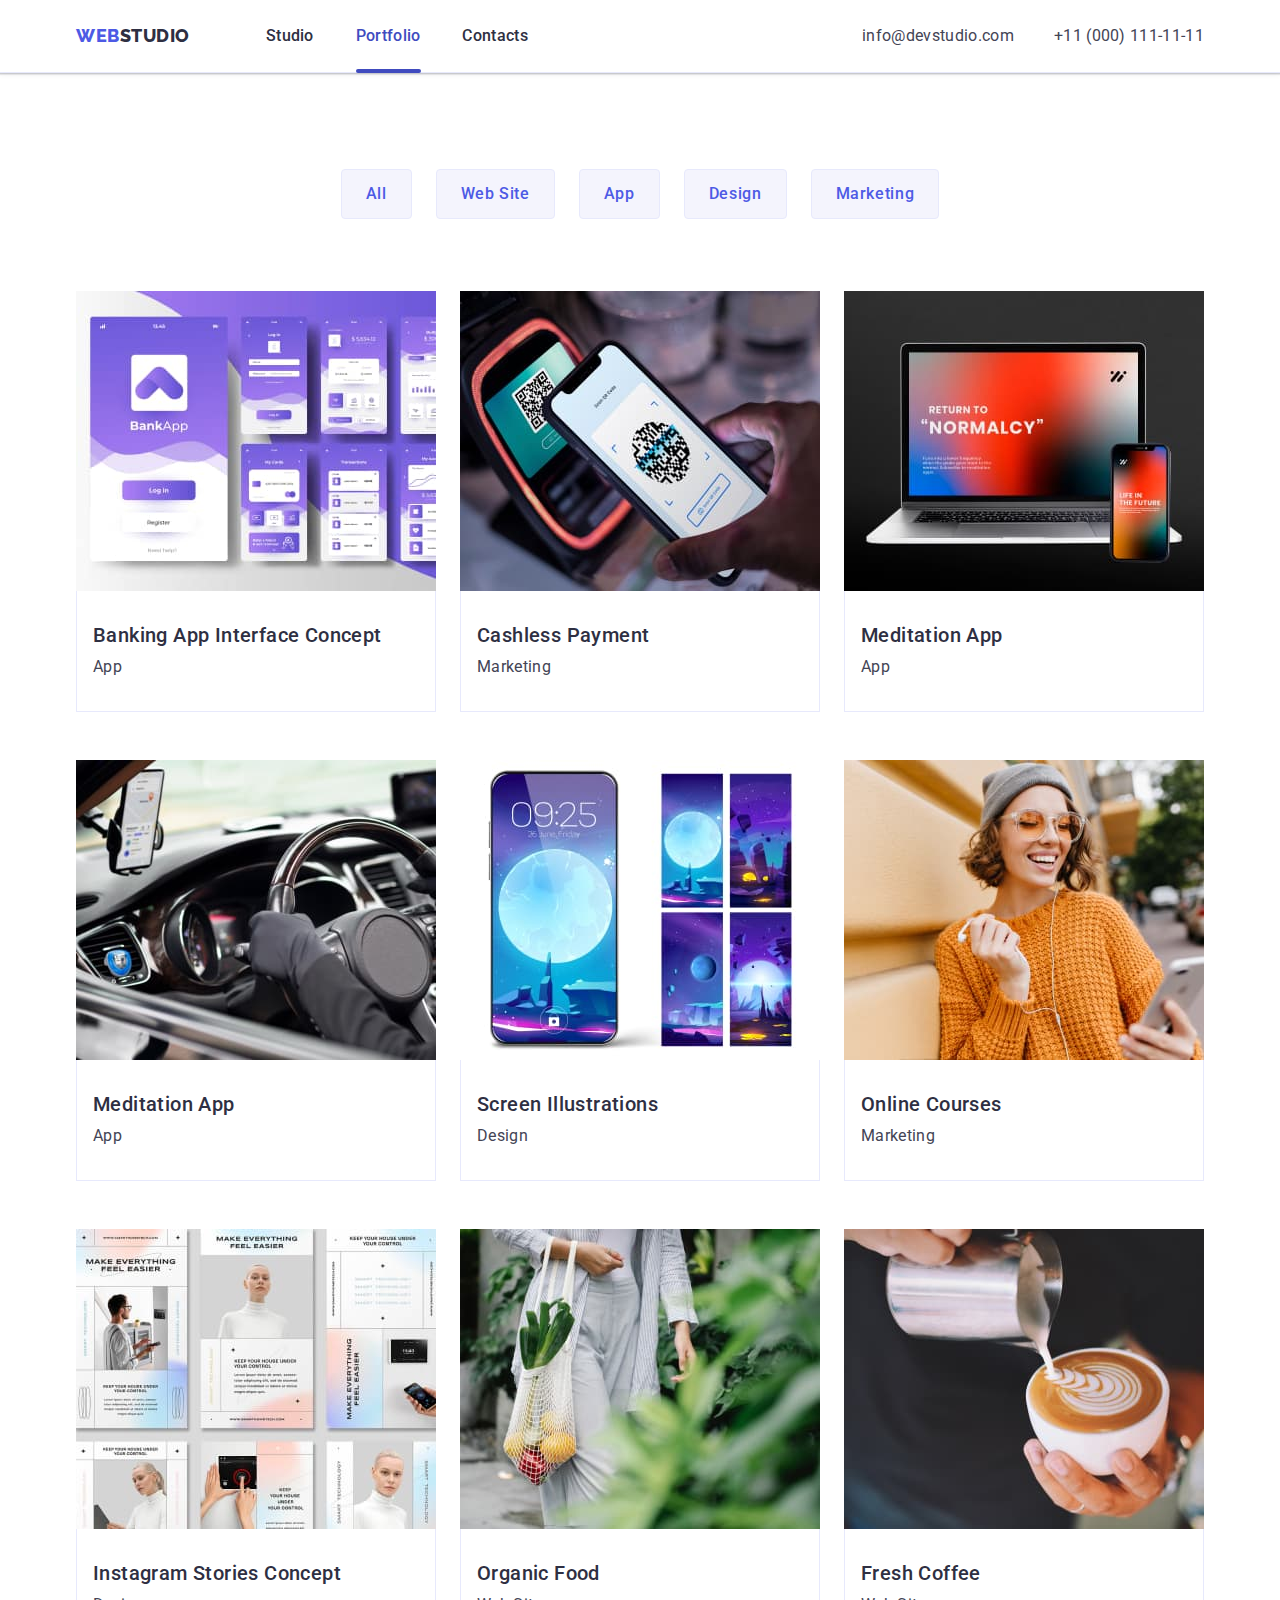
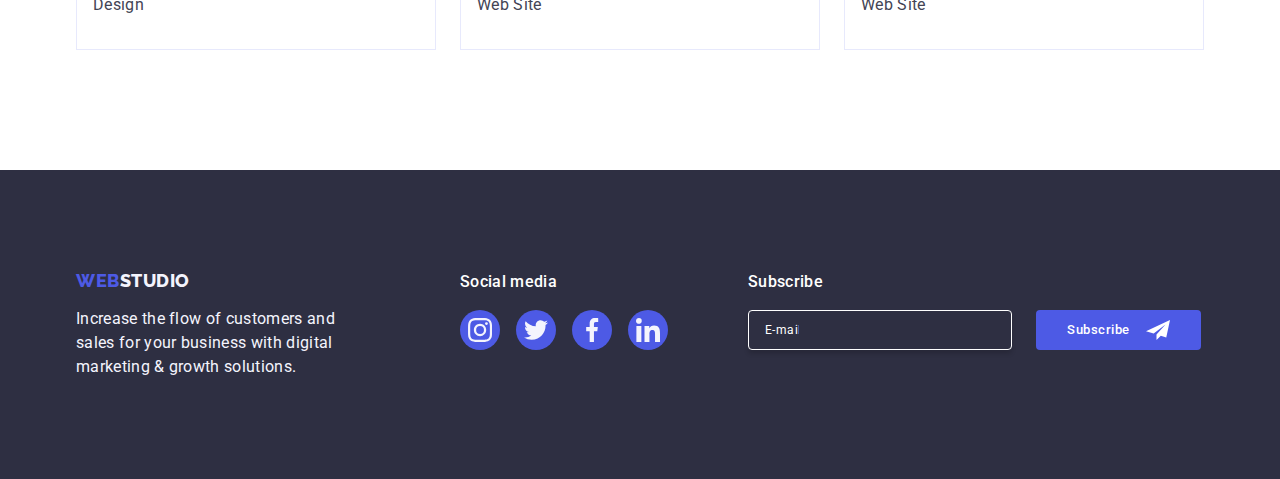
==== portfolio.html @ 0112ebdf "Initial commit" ====
<!DOCTYPE html>
<html lang="en">
  <head>
    <meta charset="UTF-8" />
    <meta name="viewport" content="width=device-width, initial-scale=1.0" />
    <title>Document</title>
    <link rel="shortcut icon" href="./images/Web.svg" type="image/x-icon" />
    <link rel="preconnect" href="https://fonts.googleapis.com" />
    <link rel="preconnect" href="https://fonts.gstatic.com" crossorigin />
    <link
      href="https://fonts.googleapis.com/css2?family=Raleway:wght@800&family=Roboto:wght@400;500;700&display=swap"
      rel="stylesheet"
    />
    <link
      rel="stylesheet"
      href="https://cdnjs.cloudflare.com/ajax/libs/modern-normalize/2.0.0/modern-normalize.min.css"
      integrity="sha512-4xo8blKMVCiXpTaLzQSLSw3KFOVPWhm/TRtuPVc4WG6kUgjH6J03IBuG7JZPkcWMxJ5huwaBpOpnwYElP/m6wg=="
      crossorigin="anonymous"
      referrerpolicy="no-referrer"
    />
    <link
      rel="stylesheet"
      href="node_modules/modern-normalize/modern-normalize.css"
    />
    <link rel="stylesheet" href="./css/styles.css" />
  </head>

  <body>
    <header class="header">
      <div class="container nav-container">
        <nav class="nav">
          <a class="nav-logo link" href="./index.html"
            >Web<span class="span">Studio</span></a
          >
          <ul class="list nav-list">
            <li class="nav-item">
              <a class="nav-link link" href="./index.html">Studio</a>
            </li>
            <li class="nav-item">
              <a class="nav-link current color-active link" href="./portfolio.html"
                >Portfolio</a
              >
            </li>
            <li class="nav-item">
              <a class="nav-link link" href="">Contacts</a>
            </li>
          </ul>
        </nav>

        <address class="address">
          <ul class="address-list list">
            <li class="address-item">
              <a class="address-link link" href="mailto:info@devstudio.com"
                >info@devstudio.com</a
              >
            </li>
            <li class="address-item">
              <a class="address-link link" href="tel:+110001111111"
                >+11 (000) 111-11-11</a
              >
            </li>
          </ul>
        </address>
      </div>
    </header>

    <main>
      <section class="portfolio">
        <div class="container">
          <h1 class="portfolio-title visually-hidden">Portfolio</h1>
          <ul class="list portfolio-buttons">
            <li class="portfolio-button">
              <button class="button" type="button">All</button>
            </li>
            <li class="portfolio-button">
              <button class="button" type="button">Web Site</button>
            </li>
            <li class="portfolio-button">
              <button class="button" type="button">App</button>
            </li>
            <li class="portfolio-button">
              <button class="button" type="button">Design</button>
            </li>
            <li class="portfolio-button">
              <button class="button" type="button">Marketing</button>
            </li>
          </ul>

          <ul class="portfolio-cards list">
            <li class="portfolio-card">
              <a class="portfolio-link link" href="">
                <div class="card-wrapper">
                  <img
                    class="portfolio-img"
                    src="./images/Banking.jpg"
                    alt="Banking application's screens"
                    width="360"
                  />
                  <p class="overlay">
                    14 Stylish and User-Friendly App Design Concepts · Task
                    Manager App · Calorie Tracker App · Exotic Fruit Ecommerce
                    App · Cloud Storage App
                  </p>
                </div>
                <div class="card-description">
                  <h2 class="portfolio-cardname">
                    Banking App Interface Concept
                  </h2>
                  <p class="portfolio-cardtype">App</p>
                </div>
              </a>
            </li>

            <li class="portfolio-card">
              <a class="portfolio-link link" href="">
                <div class="card-wrapper">
                  <img
                    class="portfolio-img"
                    src="./images/Cashless.jpg"
                    alt="phone scans QR-code"
                    width="360"
                  />
                  <p class="overlay">
                    14 Stylish and User-Friendly App Design Concepts · Task
                    Manager App · Calorie Tracker App · Exotic Fruit Ecommerce
                    App · Cloud Storage App
                  </p>
                </div>
                <div class="card-description">
                  <h2 class="portfolio-cardname">Cashless Payment</h2>
                  <p class="portfolio-cardtype">Marketing</p>
                </div>
              </a>
            </li>

            <li class="portfolio-card">
              <a class="portfolio-link link" href="">
                <div class="card-wrapper">
                  <img
                    class="portfolio-img"
                    src="./images/Meditation.jpg"
                    alt="Laptop"
                    width="360"
                  />
                  <p class="overlay">
                    14 Stylish and User-Friendly App Design Concepts · Task
                    Manager App · Calorie Tracker App · Exotic Fruit Ecommerce
                    App · Cloud Storage App
                  </p>
                </div>
                <div class="card-description">
                  <h2 class="portfolio-cardname">Meditation App</h2>
                  <p class="portfolio-cardtype">App</p>
                </div>
              </a>
            </li>

            <li class="portfolio-card">
              <a class="portfolio-link link" href="">
                <div class="card-wrapper">
                  <img
                    class="portfolio-img"
                    src="./images/Taxi.jpg"
                    alt="Car"
                    width="360"
                  />
                  <p class="overlay">
                    14 Stylish and User-Friendly App Design Concepts · Task
                    Manager App · Calorie Tracker App · Exotic Fruit Ecommerce
                    App · Cloud Storage App
                  </p>
                </div>
                <div class="card-description">
                  <h2 class="portfolio-cardname">Meditation App</h2>
                  <p class="portfolio-cardtype">App</p>
                </div>
              </a>
            </li>

            <li class="portfolio-card">
              <a class="portfolio-link link" href="">
                <div class="card-wrapper">
                  <img
                    class="portfolio-img"
                    src="./images/Screen.jpg"
                    alt="Phone's screens"
                    width="360"
                  />
                  <p class="overlay">
                    14 Stylish and User-Friendly App Design Concepts · Task
                    Manager App · Calorie Tracker App · Exotic Fruit Ecommerce
                    App · Cloud Storage App
                  </p>
                </div>
                <div class="card-description">
                  <h2 class="portfolio-cardname">Screen Illustrations</h2>
                  <p class="portfolio-cardtype">Design</p>
                </div>
              </a>
            </li>

            <li class="portfolio-card">
              <a class="portfolio-link link" href="">
                <div class="card-wrapper">
                  <img
                  class="portfolio-img"
                  src="./images/Courses.jpg"
                  alt="Girl are looking at the phone"
                  width="360"
                />
                <p class="overlay">
                  14 Stylish and User-Friendly App Design Concepts · Task
                  Manager App · Calorie Tracker App · Exotic Fruit Ecommerce
                  App · Cloud Storage App
                </p>
                </div>
                
                <div class="card-description">
                  <h2 class="portfolio-cardname">Online Courses</h2>
                  <p class="portfolio-cardtype">Marketing</p>
                </div>
              </a>
            </li>

            <li class="portfolio-card">
              <a class="portfolio-link link" href="">
                <div class="card-wrapper">
                  <img
                    class="portfolio-img"
                    src="./images/Insragram.jpg"
                    alt="screens show stories"
                    width="360"
                  />
                  <p class="overlay">
                    14 Stylish and User-Friendly App Design Concepts · Task
                    Manager App · Calorie Tracker App · Exotic Fruit Ecommerce
                    App · Cloud Storage App
                  </p>
                </div>
                <div class="card-description">
                  <h2 class="portfolio-cardname">Instagram Stories Concept</h2>
                  <p class="portfolio-cardtype">Design</p>
                </div>
              </a>
            </li>

            <li class="portfolio-card">
              <a class="portfolio-link link" href="">
                <div class="card-wrapper">
                  <img
                    class="portfolio-img"
                    src="./images/Organic.jpg"
                    alt="Bag with vegetables"
                    width="360"
                  />
                  <p class="overlay">
                    14 Stylish and User-Friendly App Design Concepts · Task
                    Manager App · Calorie Tracker App · Exotic Fruit Ecommerce
                    App · Cloud Storage App
                  </p>
                </div>
                <div class="card-description">
                  <h2 class="portfolio-cardname">Organic Food</h2>
                  <p class="portfolio-cardtype">Web Site</p>
                </div>
              </a>
            </li>

            <li class="portfolio-card">
              <a class="portfolio-link link" href="">
                <div class="card-wrapper">
                  <img
                    class="portfolio-img"
                    src="./images/Coffee.jpg"
                    alt="A cup of coffee"
                    width="360"
                  />
                  <p class="overlay">
                    14 Stylish and User-Friendly App Design Concepts · Task
                    Manager App · Calorie Tracker App · Exotic Fruit Ecommerce
                    App · Cloud Storage App
                  </p>
                </div>
                <div class="card-description">
                  <h2 class="portfolio-cardname">Fresh Coffee</h2>
                  <p class="portfolio-cardtype">Web Site</p>
                </div>
              </a>
            </li>
          </ul>
        </div>
      </section>
    </main>

    <footer class="footer">
      <div class="container">
        <div class="footer-wrapper">
          <a class="nav-logo footerlogo link" href="./index.html"
            >Web<span class="span">Studio</span></a
          >
          <p class="footer-description">
            Increase the flow of customers and sales for your business with
            digital marketing & growth solutions.
          </p>
        </div>
        <div class="footer-socials-wrap">
          <p class="socials-describe">Social media</p>
          <ul class="footer-socials">
            <li class="footer-icon">
              <a href="" class="footer-link">
                <svg class="footer-svg" width="24" height="24">
                  <use href="./images/icons.svg#icon-instagram"></use>
                </svg>
              </a>
            </li>
            <li class="footer-icon">
              <a href="" class="footer-link">
                <svg class="footer-svg" width="24" height="24">
                  <use href="./images/icons.svg#icon-twitter"></use>
                </svg>
              </a>
            </li>
            <li class="footer-icon">
              <a href="" class="footer-link">
                <svg class="footer-svg" width="24" height="24">
                  <use href="./images/icons.svg#icon-facebook"></use>
                </svg>
              </a>
            </li>
            <li class="footer-icon">
              <a href="" class="footer-link">
                <svg class="footer-svg" width="24" height="24">
                  <use href="./images/icons.svg#icon-linkedin"></use>
                </svg>
              </a>
            </li>
          </ul>
        </div>

        <div class="subscribe-wrapper">
          <p class="subscribe-inscription">Subscribe</p>
          <form class="subscribe-form">
            <label class="subscribe-label">
              <input
                type="email"
                class="subscribe-input"
                name="email"
                placeholder="E-mail"
              />
            </label>
            <button class="subscribe-btn" type="submit">
              Subscribe
              <svg class="subscribe-svg" width="24" height="24">
                <use href="./images/icons.svg#icon-plane"></use>
              </svg>
            </button>
          </form>
        </div>
      </div>
    </footer>
  </body>
</html>
---- css/styles.css ----
*,
*::before,
*::after {
  box-sizing: border-box;
  outline: none;
}

:root {
  --clr-white: #ffffff;
  --clr-gray: #f4f4fd;
  --clr-dark-blue: #2e2f42;
  --clr-blue-primary: #4d5ae5;
  --clr-blue-pressed: #404bbf;
  --clr-titles: #2e2f42;
  --clr-text: #434455;
  --clr-customer-icon: #8e8f99;
}

body {
  margin: 0;
  font-family: "Roboto", sans-serif;
  font-size: 16px;
  color: var(--clr-text);
  background-color: var(--clr-white);
}

h1,
h2,
h3,
h4,
p,
ul,
ol {
  margin: 0;
  padding: 0;
}

address {
  font-style: normal;
}

li {
  list-style-type: none;
}

a {
  display: block;
  text-decoration: none;
}

img {
  display: block;
}

.list {
  list-style: none;
}

.link {
  text-decoration: none;
}

.container {
  max-width: 1158px;
  padding-left: 15px;
  padding-right: 15px;
  margin-left: auto;
  margin-right: auto;
}

.visually-hidden {
  position: absolute;
  width: 1px;
  height: 1px;
  margin: -1px;
  border: 0;
  padding: 0;
  white-space: nowrap;
  clip-path: inset(100%);
  clip: rect(0 0 0 0);
  overflow: hidden;
}

.section {
  padding: 120px 0 0;
}

/* HEADER */

.header {
  border-bottom: 1px solid #e7e9fc;
  box-shadow: 0px 2px 1px rgba(46, 47, 66, 0.08),
    0px 1px 1px rgba(46, 47, 66, 0.16), 0px 1px 6px rgba(46, 47, 66, 0.08);
}

.nav-container {
  display: flex;
  justify-content: space-between;
  align-items: center;
}

.nav {
  display: flex;
  justify-content: space-between;
  width: 452px;
  align-items: center;
}

.nav-list {
  width: 100%;
  display: flex;
  justify-content: space-between;
  gap: 40px;
}

.address-list {
  display: flex;
  gap: 40px;
}

.nav-logo {
  margin-right: 76px;
  text-decoration: none;
  font-family: "Raleway", sans-serif;
  font-size: 18px;
  font-weight: 800;
  letter-spacing: 0.54px;
  line-height: 1.17;
  text-transform: uppercase;
  color: var(--clr-blue-primary);
}

.nav-logo > span {
  color: var(--clr-dark-blue);
}

.nav-link {
  position: relative;
  padding: 24px 0;
  font-weight: 500;
  line-height: 1.5;
  letter-spacing: 0.02em;
  color: var(--clr-dark-blue);
  transition: color 250ms cubic-bezier(0.4, 0, 0.2, 1);
}

.color-active {
  color: var(--clr-blue-pressed);
}

.address-link {
  height: 100%;
  padding: 24px 0;
  color: inherit;
  line-height: 1.5;
  letter-spacing: 0.02em;
  transition: color 250ms cubic-bezier(0.4, 0, 0.2, 1);
}

.address-link:hover,
.address-link:focus,
.nav-link:hover,
.nav-link:focus {
  color: var(--clr-blue-pressed);
}

.current::after {
  content: "";
  display: block;
  position: absolute;
  left: 0;
  width: 100%;
  height: 4px;
  border-radius: 2px;
  background-color: var(--clr-blue-pressed);
  bottom: -1px;
  transition: color 250ms cubic-bezier(0.4, 0, 0.2, 1);
}

/* HERO-SECTION */

.hero-section {
  max-width: 1440px;
  padding: 188px 0;
  background-color: var(--clr-dark-blue);
  background-image: linear-gradient(
      rgba(46, 47, 66, 0.7),
      rgba(46, 47, 66, 0.7)
    ),
    url(../images/hero/hero-bg.jpg);
  background-position: center;
  background-repeat: no-repeat;
  background-size: cover;
  margin: 0 auto;
}

.hero-title {
  max-width: 496px;
  margin: 0 auto;
  margin-bottom: 47px;
  font-size: 56px;
  font-weight: 700;
  line-height: 1.07;
  text-align: center;
  letter-spacing: 0.02em;
  color: var(--clr-white);
}

.hero-button {
  display: block;
  min-width: 169px;
  height: 56px;
  border: none;
  border-radius: 4px;
  margin: 0 auto;
  background-color: var(--clr-blue-primary);
  font-family: "Roboto", sans-serif;
  font-size: 16px;
  font-weight: 500;
  line-height: 1.5;
  letter-spacing: 0.04em;
  color: var(--clr-white);
  cursor: pointer;
  transition: background-color 250ms cubic-bezier(0.4, 0, 0.2, 1);
}

.hero-button:hover,
.hero-button:focus {
  background-color: var(--clr-blue-pressed);
}

/* FEATURES */

.features {
  padding: 120px 0 0;
}

.features-list {
  display: flex;
  gap: 24px;
}

.features-item {
  width: calc((100% - 72px) / 4);
}

.features-wrapper {
  display: flex;
  justify-content: center;
  align-items: center;
  height: 112px;
  padding: 24px 100px;
  background-color: var(--clr-gray);
  margin-bottom: 8px;
  border-radius: 4px;
}

.features-subtitle,
.team-name,
.portfolio-cardname {
  font-size: 20px;
  font-weight: 500;
  line-height: 1.2;
  letter-spacing: 0.02em;
  color: var(--clr-titles);
  margin-bottom: 8px;
}

.features-description {
  line-height: 1.5;
  letter-spacing: 0.02em;
}

/* PRODUCTS */

.products {
  padding-bottom: 120px;
}

.products-list {
  display: flex;
  justify-content: space-between;
  gap: 24px;
}

.products-title,
.team-title,
.customers-title {
  margin-bottom: 72px;
  font-size: 36px;
  font-weight: 700;
  line-height: 1.11;
  letter-spacing: 0.02em;
  text-align: center;
  text-transform: capitalize;
  color: var(--clr-titles);
}

.products-item {
  overflow: hidden;
}

.team-profession {
  line-height: 1.5;
  letter-spacing: 0.02em;
}

/* TEAM */

.team {
  background-color: var(--clr-gray);
  padding-bottom: 120px;
}

.team-list {
  display: flex;
  justify-content: space-between;
  gap: 24px;
}

.team-card {
  background-color: var(--clr-white);
  border-radius: 0px 0px 4px 4px;
  box-shadow: 0px 1px 6px rgba(46, 47, 66, 0.08),
    0px 1px 1px rgba(46, 47, 66, 0.16), 0px 2px 1px rgba(46, 47, 66, 0.08);
}

.team-worker {
  padding: 32px 0;
}

.team-name,
.team-profession {
  text-align: center;
  margin-bottom: 8px;
}

.team-icons {
  display: flex;
  justify-content: center;
  gap: 24px;
}

.team-icon {
  width: 40px;
  height: 40px;
}

.team-icon-link {
  width: 100%;
  height: 100%;
  display: flex;
  justify-content: center;
  align-items: center;
  background-color: var(--clr-blue-primary);
  border-radius: 50%;
  transition: background-color 250ms cubic-bezier(0.4, 0, 0.2, 1);
}

.team-icon-link:hover,
.team-icon-link:focus {
  background-color: var(--clr-blue-pressed);
}

.team-svg {
  fill: var(--clr-gray);
}

/* CUSTOMERS */

.customers-section {
  padding: 120px 0;
}

.customers-logos {
  display: flex;
  flex-direction: row;
  justify-content: space-between;
  gap: 24px;
  width: 100%;
}

.customers-logo {
  width: calc((100% - 120px) / 6);
  height: 88px;
}

.customer-link {
  width: 100%;
  height: 100%;
  border: 1px solid var(--clr-customer-icon);
  border-radius: 4px;
  display: flex;
  justify-content: center;
  align-items: center;
  color: var(--clr-customer-icon);
  transition: border-color 250ms cubic-bezier(0.4, 0, 0.2, 1),
    color 250ms cubic-bezier(0.4, 0, 0.2, 1);
}

.customer-link:hover,
.customer-link:focus {
  border-color: var(--clr-blue-pressed);
  color: var(--clr-blue-pressed);
}

.customer-svg {
  fill: currentColor;
}

/* FOOTER */

footer {
  padding: 100px 0;
  background-color: var(--clr-dark-blue);
}

.footer .container {
  display: flex;
  align-items: baseline;
}

.footer-wrapper {
  margin-right: 120px;
}

.footerlogo {
  color: var(--clr-blue-primary);
  display: inline-block;
  margin-bottom: 16px;
}

.footer-description {
  width: 264px;
  color: var(--clr-gray);
  line-height: 1.5;
  letter-spacing: 0.02em;
}

.footerlogo > .span {
  color: #f4f4fd;
}

.footer-socials-wrap {
  margin-right: 80px;
}

.socials-describe,
.subscribe-inscription {
  font-weight: 500;
  font-size: 16px;
  line-height: 1.5;
  letter-spacing: 0.02em;
  color: var(--clr-white);
  margin-bottom: 16px;
}

.footer-socials {
  display: flex;
  gap: 16px;
}

.footer-icon {
  width: 40px;
  height: 40px;
}

.footer-link {
  width: 100%;
  height: 100%;
  background-color: var(--clr-blue-primary);
  border-radius: 50%;
  display: flex;
  justify-content: center;
  align-items: center;
  transition: background-color 250ms cubic-bezier(0.4, 0, 0.2, 1);
}

.footer-link:hover,
.footer-link:focus {
  background-color: #31d0aa;
}

.footer-svg {
  fill: var(--clr-gray);
}

.subscribe-form {
  display: flex;
  gap: 24px;
}

.subscribe-input {
  width: 264px;
  height: 40px;
  padding: 8px 212px 8px 16px;
  font-size: 12px;
  line-height: 1.5;
  letter-spacing: 0.04em;
  color: var(--clr-white);
  background-color: transparent;
  border-radius: 4px;
  border: 1px solid var(--clr-white);
  box-shadow: 0px 4px 4px 0px rgba(0, 0, 0, 0.15);
}

.subscribe-input::placeholder {
  color: var(--clr-white);
  font-family: Roboto;
  font-size: 12px;
  line-height: 2;
  letter-spacing: 0.48px;
}

.subscribe-btn {
  display: inline-flex;
  justify-content: center;
  align-items: center;
  min-width: 165px; 
  height: 40px; 
  padding: 8px 24px;
  border: none; 
  border-radius: 4px;
  background: var(--clr-blue-primary);
  color: var(--clr-white);
  text-align: center;
  font-family: "Roboto", sans-serif;
  font-weight: 500;
  line-height: 1.5;
  letter-spacing: 0.04em;
  cursor: pointer;
}

.subscribe-svg {
  margin-left: 16px;
  fill: var(--clr-white);
}

/* PORTFOLIO */

.portfolio {
  padding: 96px 0 120px 0;
}

.portfolio-buttons {
  width: 586px;
  margin: 0 auto;
  display: flex;
  justify-content: center;
  gap: 24px;
  margin-bottom: 72px;
}
.button {
  box-sizing: content-box;
  padding: 12px 24px;
  width: max-content;
  border-radius: 4px;
  border: 1px solid #e7e9fc;
  background-color: var(--clr-gray);
  font-family: "Roboto", sans-serif;
  font-size: 16px;
  font-weight: 500;
  line-height: 1.5;
  letter-spacing: 0.04em;
  color: var(--clr-blue-primary);
  cursor: pointer;
  transition: color 250ms cubic-bezier(0.4, 0, 0.2, 1),
    background-color 250ms cubic-bezier(0.4, 0, 0.2, 1),
    border-color 250ms cubic-bezier(0.4, 0, 0.2, 1),
    box-shadow 250ms cubic-bezier(0.4, 0, 0.2, 1);
}

.button:hover,
.button:focus {
  border: 1px solid transparent;
  background-color: #404bbf;
  color: #ffffff;
  box-shadow: 0px 3px 1px rgba(0, 0, 0, 0.1), 0px 2px 1px rgba(0, 0, 0, 0.08),
    0px 2px 2px rgba(0, 0, 0, 0.12);
}

.portfolio-cards {
  display: flex;
  justify-content: center;
  flex-wrap: wrap;
  gap: 24px;
  row-gap: 48px;
}

.portfolio-card {
  width: 360px;
  transition: box-shadow 250ms cubic-bezier(0.4, 0, 0.2, 1);
}

.portfolio-link {
  transition: box-shadow 250ms cubic-bezier(0.4, 0, 0.2, 1);
}

.portfolio-link:hover,
.portfolio-link:focus {
  box-shadow: 0px 1px 6px rgba(46, 47, 66, 0.08),
    0px 1px 1px rgba(46, 47, 66, 0.16), 0px 2px 1px rgba(46, 47, 66, 0.08);
}

.card-wrapper {
  position: relative;
  overflow: hidden;
}

.overlay {
  position: absolute;
  top: 0;
  font-size: 16px;
  line-height: 1.5;
  letter-spacing: 0.02em;
  color: var(--clr-gray);
  padding: 40px 32px;
  background-color: #4d5ae5;
  width: 100%;
  height: 100%;
  transform: translateY(100%);
  transition: transform 250ms cubic-bezier(0.4, 0, 0.2, 1);
}

.portfolio-link:hover .overlay,
.portfolio-link:focus .overlay {
  transform: translateY(0%);
}

.card-description {
  padding: 32px 16px;
  border: 1px solid #e7e9fc;
  border-top: none;
}

.portfolio-cardname {
  margin-bottom: 8px;
}

.portfolio-cardtype {
  line-height: 1.5;
  letter-spacing: 0.02em;
  color: var(--clr-text);
}

/* MODAL */

.backdrop {
  position: fixed;
  top: 0;
  left: 0;
  width: 100vw;
  height: 100vh;
  background-color: rgba(46, 47, 66, 0.4);
  backdrop-filter: blur(3px);
  transition: opacity 250ms cubic-bezier(0.4, 0, 0.2, 1),
    visibility 250ms cubic-bezier(0.4, 0, 0.2, 1);
}

.modal {
  position: absolute;
  top: 50%;
  left: 50%;
  transform: translate(-50%, -50%) scale(1);
  width: 408px;
  min-height: 584px;
  padding: 72px 24px 24px 24px;
  background-color: #fcfcfc;
  box-shadow: 0px 1px 1px rgba(0, 0, 0, 0.14), 0px 1px 3px rgba(0, 0, 0, 0.12),
    0px 2px 1px rgba(0, 0, 0, 0.2);
  border-radius: 4px;
  transition: transform 250ms cubic-bezier(0.4, 0, 0.2, 1);
}

.modal-close-btn {
  display: flex;
  justify-content: center;
  align-items: center;
  position: absolute;
  top: 24px;
  right: 24px;
  width: 24px;
  height: 24px;
  border: 1px solid rgba(0, 0, 0, 0.1);
  border-radius: 50%;
  background-color: #e7e9fc;
  padding: 0;
  cursor: pointer;
  transition: background-color 250ms cubic-bezier(0.4, 0, 0.2, 1),
    border 250ms cubic-bezier(0.4, 0, 0.2, 1);
}

.modal-close-btn:hover,
.modal-close-btn:focus {
  background-color: var(--clr-blue-pressed);
  border: none;
}

.modal-close {
  transition: fill 250ms cubic-bezier(0.4, 0, 0.2, 1);
}

.modal-close-btn:hover .modal-close,
.modal-close-btn:focus .modal-close {
  fill: var(--clr-white);
}

.is-hidden {
  visibility: hidden;
  opacity: 0;
  pointer-events: none;
}

.modal-call {
  font-weight: 500;
  font-size: 16px; 
  line-height: 1.5;
  text-align: center;
  letter-spacing: 0.02em; 
  color: var(--clr-dark-blue);
  margin-bottom: 16px; 
}

.form-wrapper {
  margin-bottom: 8px;
}

.label {
  font-size: 12px;
  line-height: 1.17; 
  letter-spacing: 0.04em; 
  color: var(--clr-customer-icon);
  display: block;
  margin-bottom: 4px; 
}

.input-wrapper {
  position: relative; 
}

.modal-input {
  width: 100%; 
  height: 40px;
  border: 1px solid rgba(46, 47, 66, 0.4); 
  border-radius: 4px; 
  background-color: transparent; 
  padding-left: 38px;
  outline: transparent;
  transition: border-color 250ms cubic-bezier(0.4, 0, 0.2, 1); 
}

.modal-input:focus {
  border-color: var(--clr-blue-primary);
}

.modal-svg {
  position: absolute;
  left: 16px;
  top: 50%;
  transform: translateY(-50%); 
  transition: fill 250ms cubic-bezier(0.4, 0, 0.2, 1); 

}

.modal-input:focus ~ .modal-svg {
  fill: #4D5AE5; 

}

.textarea-wrapper {
  margin-bottom: 16px;
}

textarea {
  display: block;
}

.textarea {
  height: 120px; 
  font-size: 12px; 
  line-height: 1.17; 
  letter-spacing: 0.04em;
  color: rgba(46, 47, 66, 0.4); 
  padding: 8px 16px; 
  resize: none; 
}

.checkbox-wrapper{
  margin-bottom: 24px; 
}

.checkbox-label {
  display: block; 
  font-size: 12px; 
  line-height: 1.17; 
  letter-spacing: 0.04em;
  color: var(--clr-customer-icon);
}

.custom-box {
  width: 16px; 
  height: 16px;
  display: inline-flex; 
  justify-content: center;
  align-items: center;
  fill: transparent; 
  border: 1px solid rgba(46, 47, 66, 0.4); 
  border-radius: 2px; 
  transition: background-color 250ms cubic-bezier(0.4, 0, 0.2, 1), border 250ms cubic-bezier(0.4, 0, 0.2, 1), fill 250ms cubic-bezier(0.4, 0, 0.2, 1);
}

.original-input:checked ~ .checkbox-label .custom-box {
  background-color: var(--clr-blue-pressed);
  border: none; 
  fill: var(--clr-gray);
}

.privacy-policy-link {
  display: inline;
  color: var(--clr-blue-primary);
}

.modal-submit-btn {
  display: block;
  min-width: 169px;
  height: 56px;
  padding: 16px 32px;
  border: none;
  border-radius: 4px;
  margin: 0 auto;
background: var(--clr-blue-primary);
box-shadow: 0px 4px 4px 0px rgba(0, 0, 0, 0.15);
color: var(--clr-white);
text-align: center;
font-family: "Roboto", sans-serif; 
font-weight: 500;
line-height: 1.5;
letter-spacing: 0.04em;
cursor: pointer;
transition: background-color 250ms cubic-bezier(0.4, 0, 0.2, 1); 
}
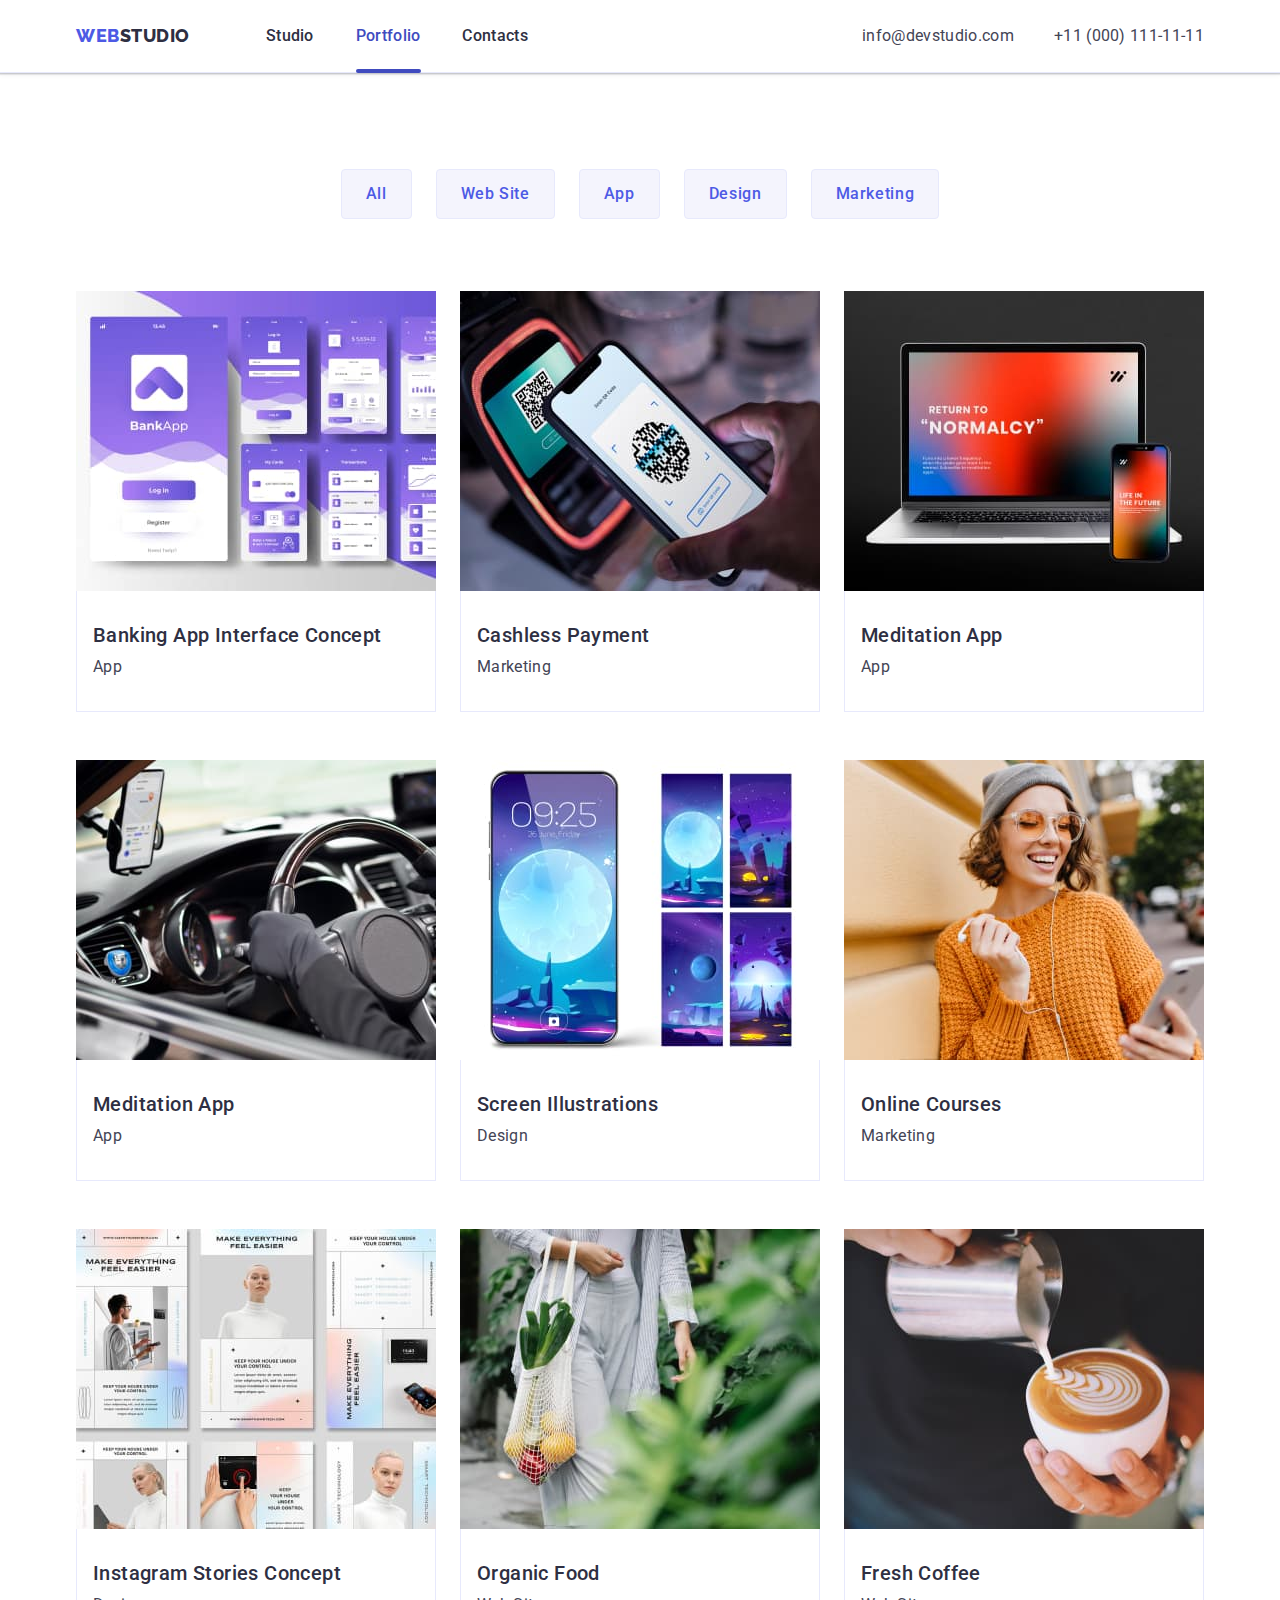
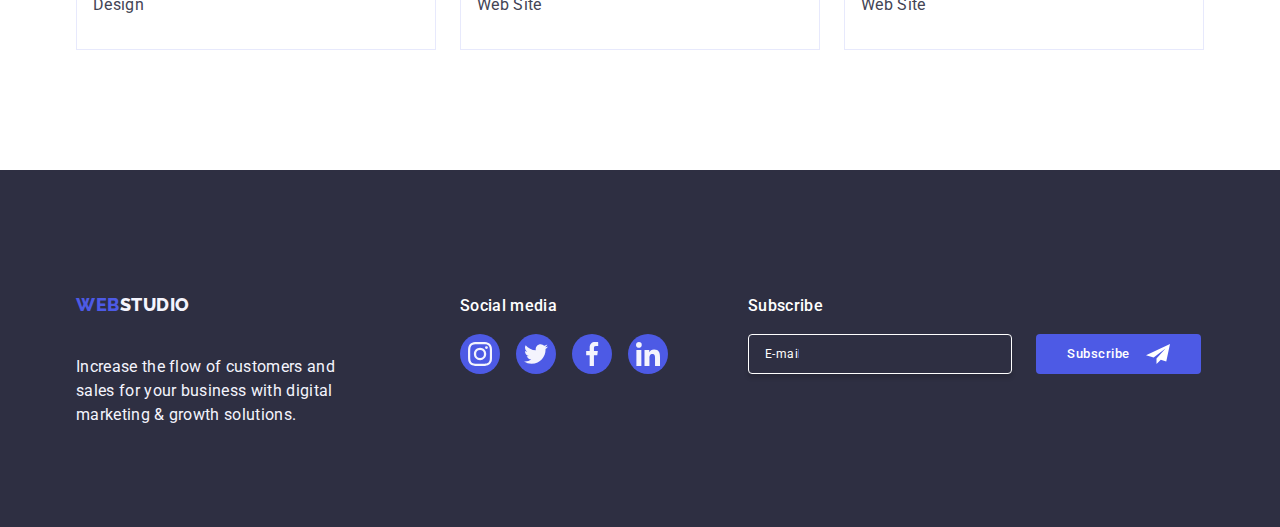
==== commit c83fea1a: "added optimize images" ====
--- a/portfolio.html
+++ b/portfolio.html
@@ -95,6 +95,7 @@
                     src="./images/Banking.jpg"
                     alt="Banking application's screens"
                     width="360"
+                    loading="lazy"
                   />
                   <p class="overlay">
                     14 Stylish and User-Friendly App Design Concepts · Task
@@ -119,6 +120,7 @@
                     src="./images/Cashless.jpg"
                     alt="phone scans QR-code"
                     width="360"
+                    loading="lazy"
                   />
                   <p class="overlay">
                     14 Stylish and User-Friendly App Design Concepts · Task
@@ -141,6 +143,7 @@
                     src="./images/Meditation.jpg"
                     alt="Laptop"
                     width="360"
+                    loading="lazy"
                   />
                   <p class="overlay">
                     14 Stylish and User-Friendly App Design Concepts · Task
@@ -163,6 +166,7 @@
                     src="./images/Taxi.jpg"
                     alt="Car"
                     width="360"
+                    loading="lazy"
                   />
                   <p class="overlay">
                     14 Stylish and User-Friendly App Design Concepts · Task
@@ -185,6 +189,7 @@
                     src="./images/Screen.jpg"
                     alt="Phone's screens"
                     width="360"
+                    loading="lazy"
                   />
                   <p class="overlay">
                     14 Stylish and User-Friendly App Design Concepts · Task
@@ -207,6 +212,7 @@
                   src="./images/Courses.jpg"
                   alt="Girl are looking at the phone"
                   width="360"
+                  loading="lazy"
                 />
                 <p class="overlay">
                   14 Stylish and User-Friendly App Design Concepts · Task
@@ -230,6 +236,7 @@
                     src="./images/Insragram.jpg"
                     alt="screens show stories"
                     width="360"
+                    loading="lazy"
                   />
                   <p class="overlay">
                     14 Stylish and User-Friendly App Design Concepts · Task
@@ -252,6 +259,7 @@
                     src="./images/Organic.jpg"
                     alt="Bag with vegetables"
                     width="360"
+                    loading="lazy"
                   />
                   <p class="overlay">
                     14 Stylish and User-Friendly App Design Concepts · Task
@@ -274,6 +282,7 @@
                     src="./images/Coffee.jpg"
                     alt="A cup of coffee"
                     width="360"
+                    loading="lazy"
                   />
                   <p class="overlay">
                     14 Stylish and User-Friendly App Design Concepts · Task
--- a/css/styles.css
+++ b/css/styles.css
@@ -3,6 +3,10 @@
 *::after {
   box-sizing: border-box;
   outline: none;
+}
+
+html {
+  scroll-behavior: smooth;
 }
 
 :root {
@@ -120,6 +124,7 @@
 
 .nav-logo {
   margin-right: 76px;
+  padding: 24px 0;
   text-decoration: none;
   font-family: "Raleway", sans-serif;
   font-size: 18px;
@@ -146,6 +151,14 @@
 
 .color-active {
   color: var(--clr-blue-pressed);
+}
+
+.header-burger {
+  display: none;
+}
+
+.menu-container {
+  display: none;
 }
 
 .address-link {
@@ -759,12 +772,10 @@
   top: 50%;
   transform: translateY(-50%); 
   transition: fill 250ms cubic-bezier(0.4, 0, 0.2, 1); 
-
 }
 
 .modal-input:focus ~ .modal-svg {
   fill: #4D5AE5; 
-
 }
 
 .textarea-wrapper {
